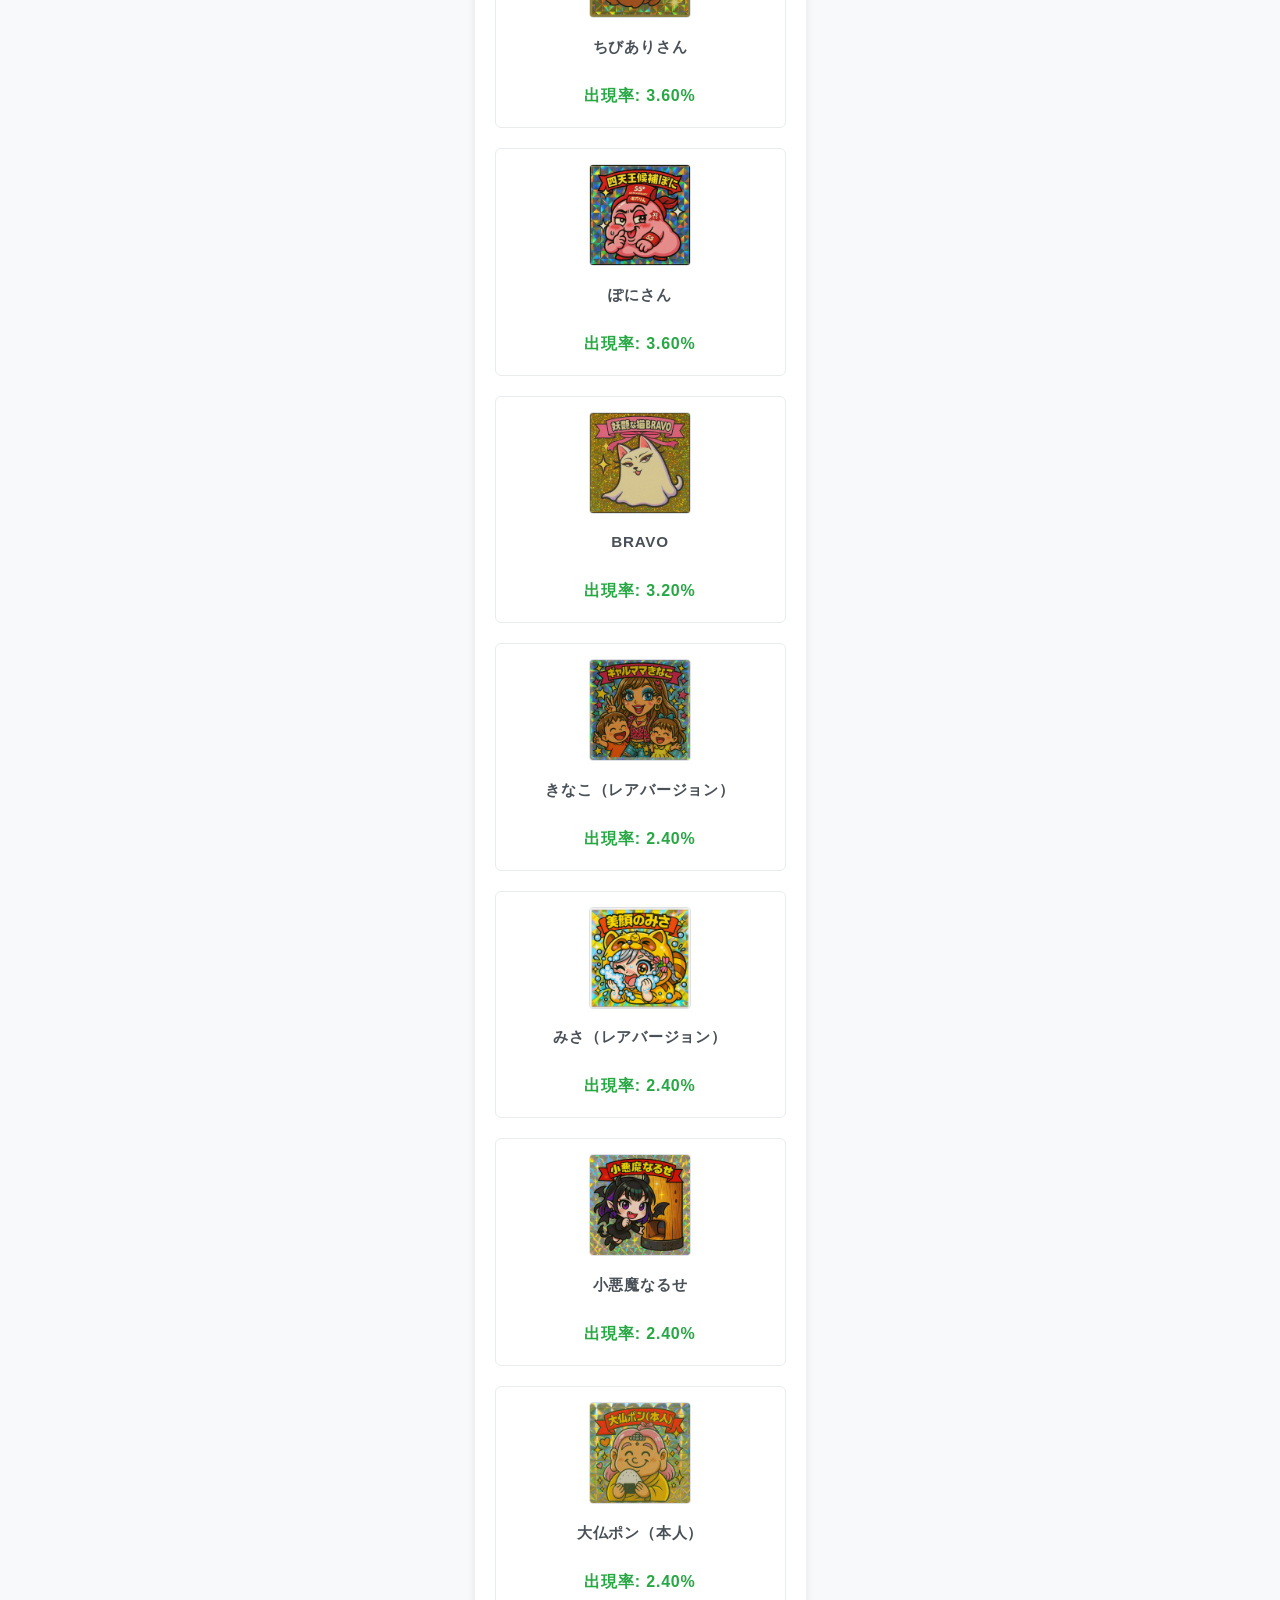
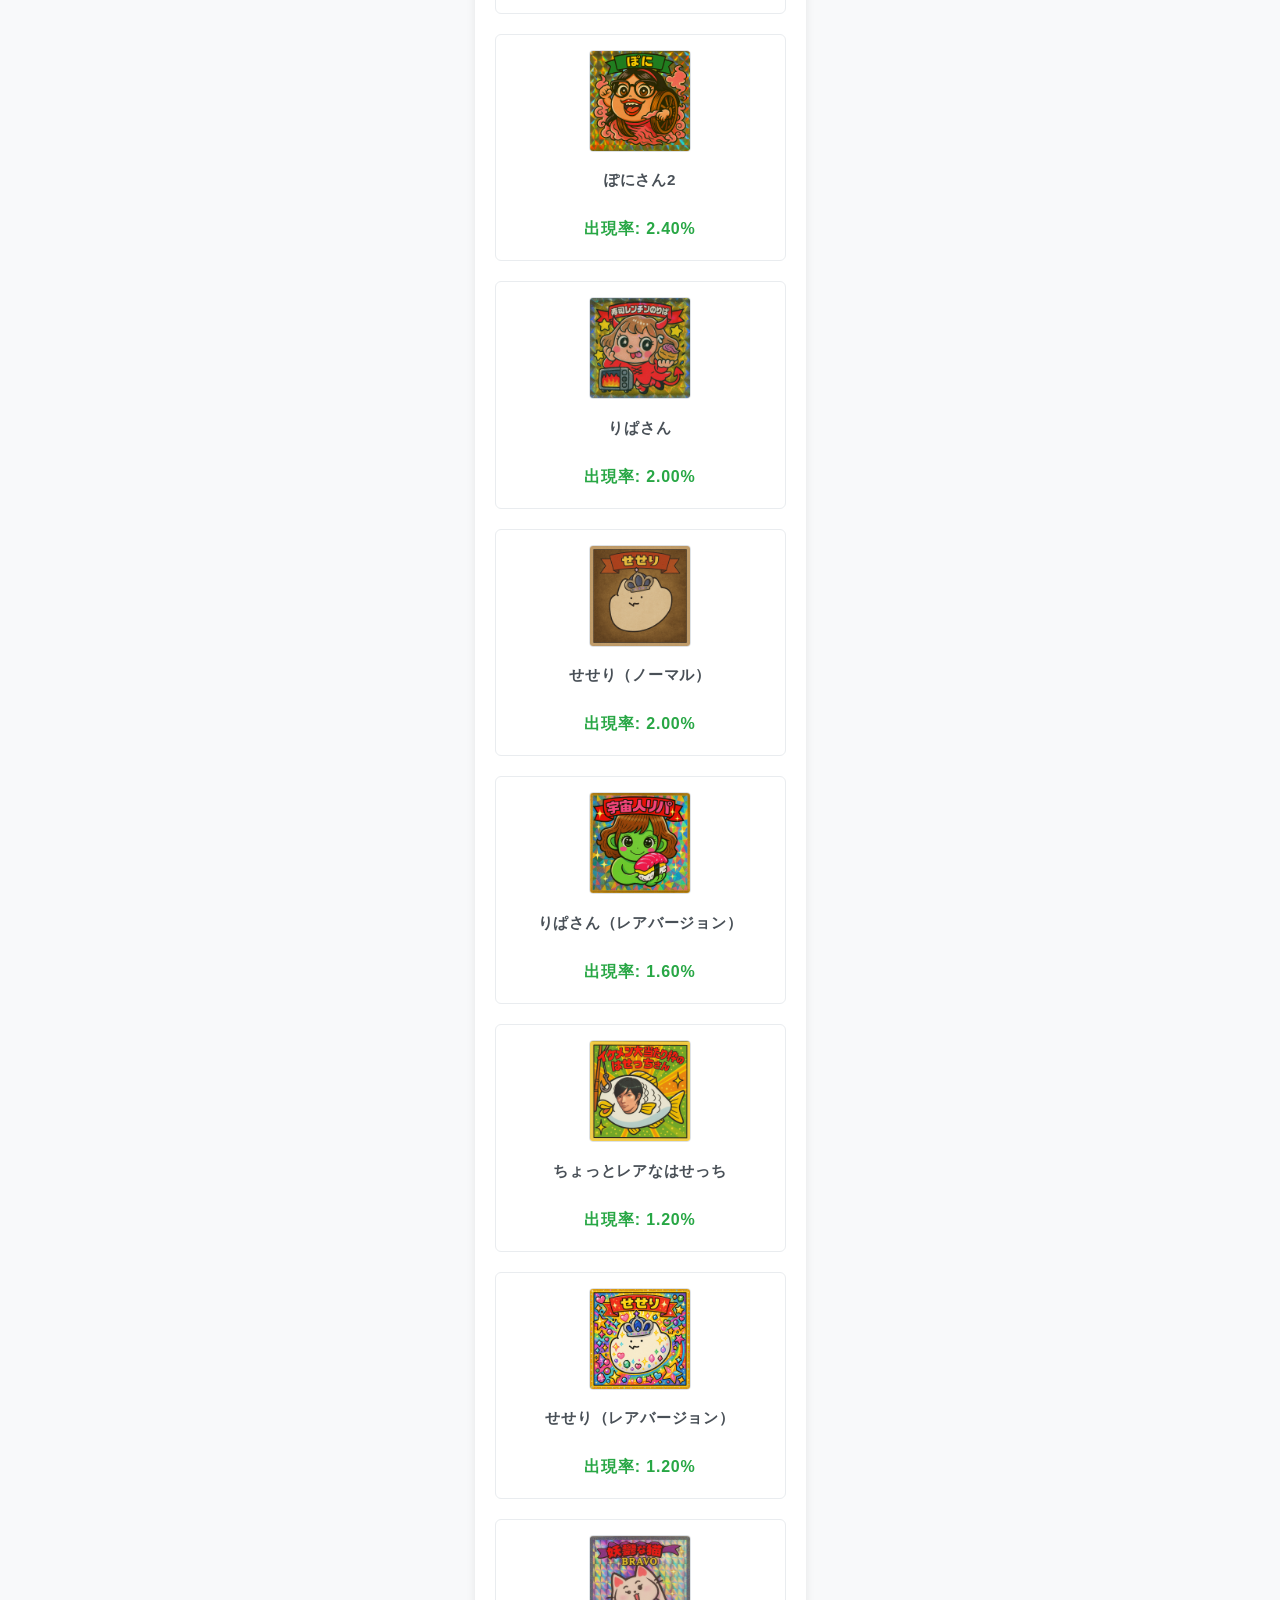
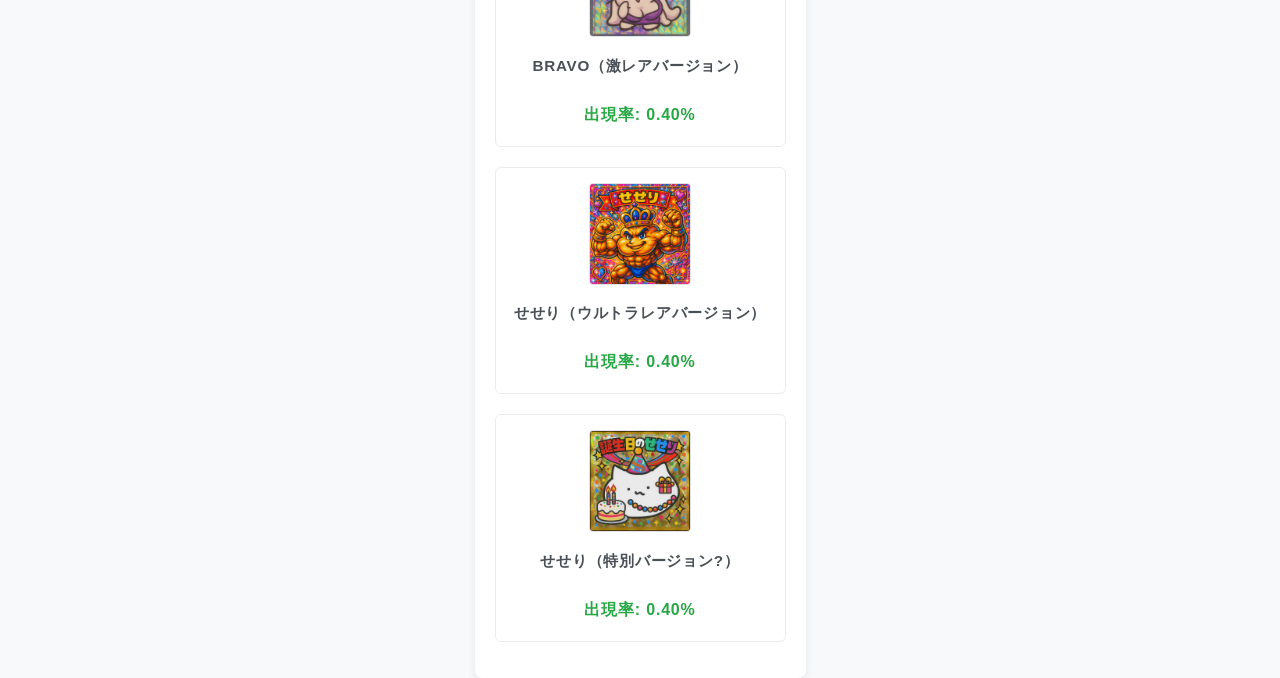
==== rarity.html @ 2ebc79f5 "deploy: b6fd80ebb593c3892d4e1184f20961f334c1d62f" ====
<!DOCTYPE html>
<html lang="ja">
<head>
    <meta charset="UTF-8">
    <meta name="viewport" content="width=device-width, initial-scale=1.0">
    <title>ビックリポンチョコ - シール出現率</title>
    <link rel="stylesheet" href="style.css">
    <link rel="stylesheet" href="rarity.css">
</head>
<body>
    <div class="container">
        <h1>シールの出現率一覧</h1>
        <p><a href="index.html" class="back-link">&laquo; ビックリポンチョコに戻る</a></p>
        <div id="rarity-list">
            <!-- ここにJavaScriptでリストが生成されます -->
        </div>
    </div>
    <script src="image-data.js"></script>
    <script>
        // 🖼️ 画像データは image-data.js から allImagesData を参照
        const imagesData = allImagesData;

        document.addEventListener('DOMContentLoaded', function() {
            const rarityListElement = document.getElementById('rarity-list');
            if (!rarityListElement) return;

            // imagesDataをソートする
            // 1. weight の降順 (高いものが先頭)
            // 2. weight が同じ場合は、元の配列の順序を維持する (安定ソートの挙動に依存)
            const sortedImagesData = [...imagesData].sort((a, b) => {
                const weightA = a.weight || 0;
                const weightB = b.weight || 0;

                if (weightB !== weightA) {
                    return weightB - weightA; // weight の降順
                }
                // weight が同じ場合は、元の順序を維持するため 0 を返す
                // (JavaScriptのsortはES2019以降で安定ソートが保証されています)
                return 0;
            });

            const totalWeight = sortedImagesData.reduce((sum, img) => sum + (img.weight || 0), 0);

            if (totalWeight <= 0) {
                rarityListElement.innerHTML = '<p>出現率を計算できませんでした。</p>';
                return;
            }

            const ul = document.createElement('ul');
            ul.className = 'rarity-items';

            sortedImagesData.forEach(image => { // ソート済みの配列を使用
                const percentage = ((image.weight || 0) / totalWeight) * 100;
                const listItem = document.createElement('li');
                listItem.className = 'rarity-item';

                const imgElement = document.createElement('img');
                imgElement.src = image.src;
                imgElement.alt = image.description;
                imgElement.className = 'rarity-image';

                const descriptionElement = document.createElement('p');
                descriptionElement.className = 'rarity-description';
                descriptionElement.textContent = image.description;

                const percentageElement = document.createElement('p');
                percentageElement.className = 'rarity-percentage';
                percentageElement.textContent = `出現率: ${percentage.toFixed(2)}%`; // 小数点以下2桁で表示

                listItem.appendChild(imgElement);
                listItem.appendChild(descriptionElement);
                listItem.appendChild(percentageElement);
                ul.appendChild(listItem);
            });
            rarityListElement.appendChild(ul);
        });
    </script>
</body>
</html>
---- style.css ----
body {
    font-family: 'Helvetica Neue', Arial, sans-serif;
    background-color: #f0f2f5; /* 少し明るい背景色に変更 */
    color: #333;
    margin: 0;
    padding: 10px;
    text-align: center;
    display: flex;
    flex-direction: column;
    align-items: center;
    justify-content: center;
    height: 100vh;
    overflow: hidden;
    box-sizing: border-box;
}

h1 {
    color: #e74c3c; /* 少し鮮やかな赤に変更 */
    margin-top: 0;
    margin-bottom: 8px; /* 少し調整 */
    font-size: 2.1em; /* 少し大きく */
    font-weight: bold;
    text-shadow: 1px 1px 2px rgba(0,0,0,0.1); /* 軽いテキストシャドウ */
}

p { /* 「今日のシールは・・・？」のスタイル */
    font-size: 1.15em; /* 少し大きく */
    color: #2c3e50; /* 濃いめの青灰色 */
    font-weight: 600; /* 少し太く */
    line-height: 1.5;
    margin-top: 0;
    margin-bottom: 4px; /* 下マージンを調整 */
    letter-spacing: 0.05em; /* 文字間隔を少し広げる */
}

#image-count-display { /* 「（全x種類）」のスタイル - リンクになってもスタイルを維持 */
    font-size: 0.95em;
    color: #7f8c8d;   /* 落ち着いたグレー */
    font-style: italic;
    margin-top: 0;
    margin-bottom: 12px;
    text-decoration: none; /* リンクの下線を消す場合 */
}
#image-count-display:hover {
    text-decoration: underline; /* ホバー時に下線を表示する場合 */
    color: #5a6268; /* ホバー時の色を少し濃くする場合 */
}

#action-button {
    display: block;
    margin: 0 auto 12px auto; /* 下マージンを少し調整 */
    padding: 12px 28px; /* パディングを少し大きく */
    font-size: 1.15em;
    font-weight: bold;
    color: white;
    background-color: #3498db; /* 明るい青に変更 */
    border: none;
    border-radius: 25px; /* より丸みのある角 */
    cursor: pointer;
    transition: background-color 0.2s ease-out, transform 0.1s ease;
    min-width: 190px;
    box-shadow: 0 3px 7px rgba(0,0,0,0.15);
}

#action-button:hover {
    background-color: #2980b9; /* ホバー時の色を少し濃く */
    transform: translateY(-1px); /* ホバー時に少し浮き上がる */
}

#action-button:disabled {
    background-color: #bdc3c7; /* 無効時の色を調整 */
    color: #7f8c8d;
    cursor: not-allowed;
    box-shadow: none;
    transform: translateY(0);
}

#image-container {
    margin-top: 0;
    margin-bottom: 0;
    border: 4px solid #ecf0f1; /* 枠線の色を調整 */
    border-radius: 12px; /* 角丸を少し大きく */
    box-shadow: 0 5px 15px rgba(0, 0, 0, 0.1);
    background-color: #ffffff;
    padding: 10px; /* パディングを少し大きく */
    max-width: 85%; /* 最大幅を少し調整 */
    display: inline-block;
}

#random-image {
    max-width: 100%;
    display: block;
    border-radius: 8px; /* 画像の角丸も調整 */
    /* テキスト要素のスタイル変更とマージン変更を考慮して調整 */
    max-height: calc(100vh - 260px); /* XXXpxの値を調整 (PC用) */
    object-fit: contain;
}

@media (max-width: 600px) {
    h1 {
        font-size: 1.9em;
        margin-bottom: 6px;
    }
    p {
        font-size: 1.05em;
        margin-bottom: 3px;
    }
    #image-count-display {
        font-size: 0.9em;
        margin-bottom: 10px;
    }
    #action-button {
        padding: 10px 22px;
        font-size: 1.05em;
        min-width: 160px;
        margin-bottom: 10px;
    }
    #image-container {
        padding: 8px;
        border-width: 3px;
    }
    #random-image {
        /* スマホ向けに再調整 */
        max-height: calc(100vh - 230px); /* XXXpxの値を調整 (スマホ用) */
    }
}

/* 画像決定時の背景エフェクト用クラス */
body.image-decided-effect {
    background-image: radial-gradient(circle, #fff5e6, #ffe6f0); /* 淡いオレンジ系と淡いピンク系に変更 */
    transition: background-image 0.5s ease-in-out;
}
---- rarity.css ----
body {
    background-color: #f8f9fa; /* rarityページの背景色 */
    font-family: 'Helvetica Neue', Arial, sans-serif;
    color: #333;
    line-height: 1.6;
    margin: 0;
    padding: 0; /* bodyのpaddingはリセット */
}

.container {
    max-width: 900px;
    margin: 20px auto;
    padding: 20px;
    background-color: #ffffff;
    border-radius: 8px;
    box-shadow: 0 2px 10px rgba(0,0,0,0.08);
}

h1 {
    color: #343a40;
    text-align: center;
    margin-top: 0;
    margin-bottom: 20px;
    font-size: 2em;
}

.back-link {
    display: inline-block;
    margin-bottom: 20px;
    color: #007bff;
    text-decoration: none;
    font-weight: 500;
}
.back-link:hover {
    text-decoration: underline;
}

.rarity-items {
    list-style-type: none;
    padding: 0;
    display: grid;
    grid-template-columns: repeat(auto-fill, minmax(250px, 1fr)); /* レスポンシブなグリッドレイアウト */
    gap: 20px;
}

.rarity-item {
    border: 1px solid #e9ecef;
    border-radius: 6px;
    padding: 15px;
    text-align: center;
    background-color: #fff;
    transition: box-shadow 0.2s ease-in-out;
}

.rarity-item:hover {
    box-shadow: 0 4px 12px rgba(0,0,0,0.1);
}

.rarity-image {
    max-width: 100px; /* 画像サイズを調整 */
    height: auto;
    margin-bottom: 10px;
    border-radius: 4px;
    border: 1px solid #dee2e6;
}

.rarity-description {
    font-size: 0.95em;
    color: #495057;
    margin-bottom: 8px;
    min-height: 40px; /* 説明文の表示高さをある程度確保 */
}

.rarity-percentage {
    font-size: 1em;
    font-weight: bold;
    color: #28a745; /* パーセンテージの色 */
}

@media (max-width: 600px) {
    .container {
        margin: 10px;
        padding: 15px;
    }
    h1 {
        font-size: 1.6em;
    }
    .rarity-items {
        grid-template-columns: 1fr; /* スマホでは1カラム */
    }
    .rarity-image {
        max-width: 80px;
    }
}
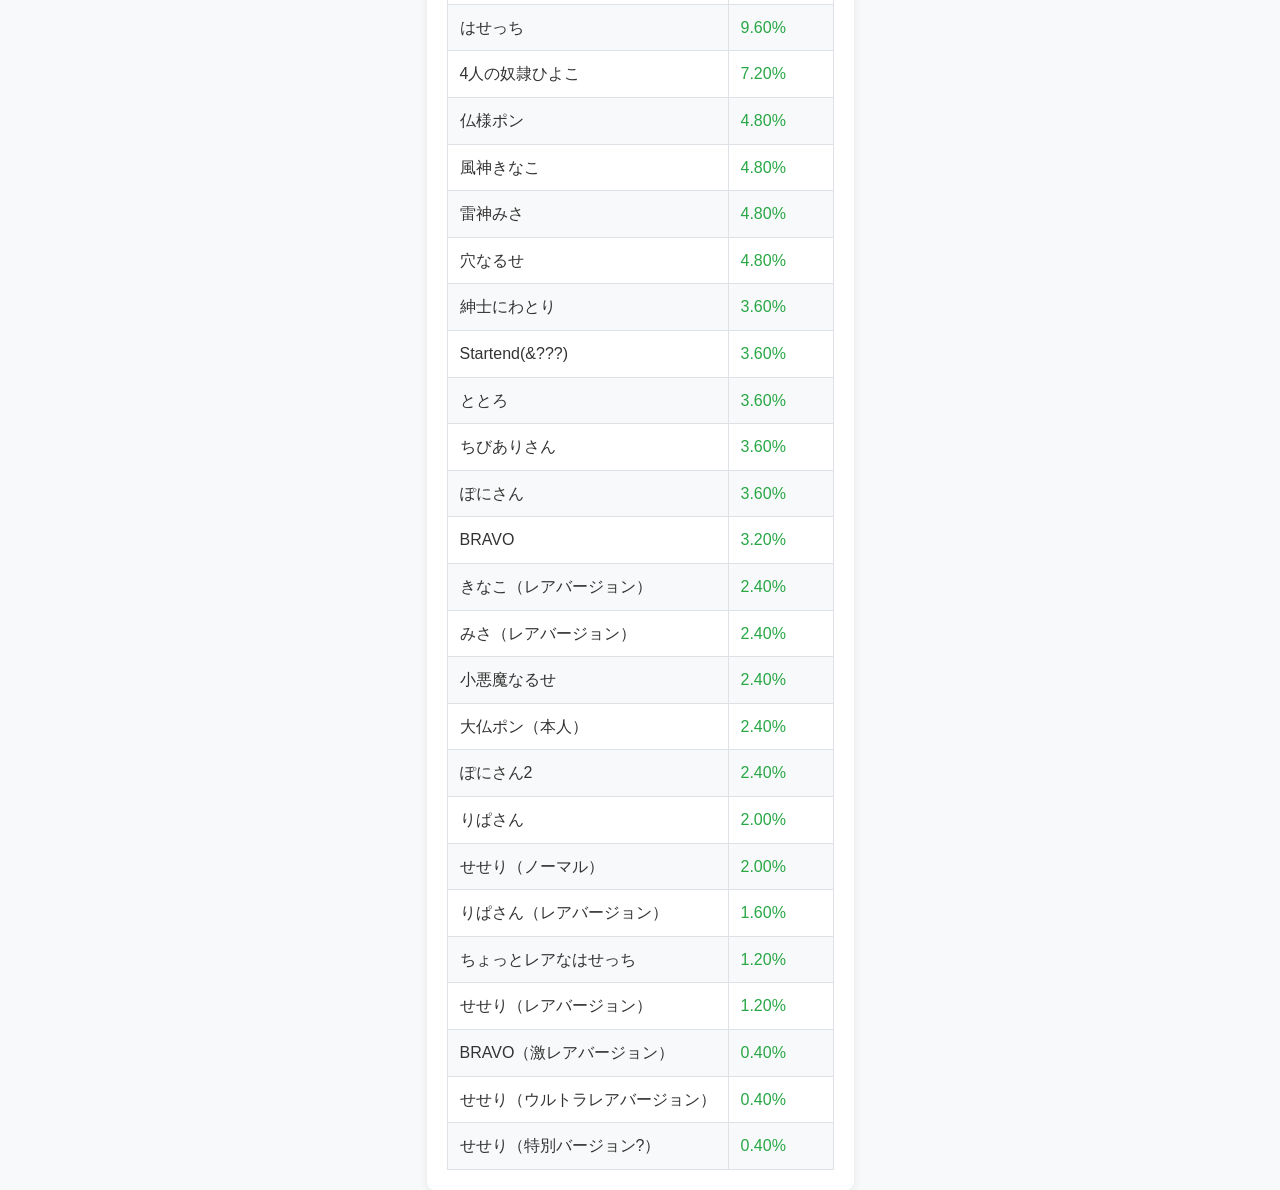
==== commit 498cb858: "deploy: 79b1b15541ad55f12e441a31d1ee262caf56b607" ====
--- a/rarity.html
+++ b/rarity.html
@@ -11,8 +11,8 @@
     <div class="container">
         <h1>シールの出現率一覧</h1>
         <p><a href="index.html" class="back-link">&laquo; ビックリポンチョコに戻る</a></p>
-        <div id="rarity-list">
-            <!-- ここにJavaScriptでリストが生成されます -->
+        <div id="rarity-table-container">
+            <!-- ここにJavaScriptでテーブルが生成されます -->
         </div>
     </div>
     <script src="image-data.js"></script>
@@ -21,58 +21,61 @@
         const imagesData = allImagesData;
 
         document.addEventListener('DOMContentLoaded', function() {
-            const rarityListElement = document.getElementById('rarity-list');
-            if (!rarityListElement) return;
+            const rarityTableContainer = document.getElementById('rarity-table-container');
+            if (!rarityTableContainer) return;
 
-            // imagesDataをソートする
-            // 1. weight の降順 (高いものが先頭)
-            // 2. weight が同じ場合は、元の配列の順序を維持する (安定ソートの挙動に依存)
             const sortedImagesData = [...imagesData].sort((a, b) => {
                 const weightA = a.weight || 0;
                 const weightB = b.weight || 0;
-
                 if (weightB !== weightA) {
-                    return weightB - weightA; // weight の降順
+                    return weightB - weightA;
                 }
-                // weight が同じ場合は、元の順序を維持するため 0 を返す
-                // (JavaScriptのsortはES2019以降で安定ソートが保証されています)
                 return 0;
             });
 
             const totalWeight = sortedImagesData.reduce((sum, img) => sum + (img.weight || 0), 0);
 
             if (totalWeight <= 0) {
-                rarityListElement.innerHTML = '<p>出現率を計算できませんでした。</p>';
+                rarityTableContainer.innerHTML = '<p>出現率を計算できませんでした。</p>';
                 return;
             }
 
-            const ul = document.createElement('ul');
-            ul.className = 'rarity-items';
+            const table = document.createElement('table');
+            table.className = 'rarity-table';
 
-            sortedImagesData.forEach(image => { // ソート済みの配列を使用
+            // テーブルヘッダーを作成
+            const thead = document.createElement('thead');
+            const headerRow = document.createElement('tr');
+            const thDescription = document.createElement('th');
+            thDescription.textContent = '説明';
+            const thPercentage = document.createElement('th');
+            thPercentage.textContent = '出現率';
+            headerRow.appendChild(thDescription);
+            headerRow.appendChild(thPercentage);
+            thead.appendChild(headerRow);
+            table.appendChild(thead);
+
+            // テーブルボディを作成
+            const tbody = document.createElement('tbody');
+            sortedImagesData.forEach(image => {
                 const percentage = ((image.weight || 0) / totalWeight) * 100;
-                const listItem = document.createElement('li');
-                listItem.className = 'rarity-item';
+                const row = document.createElement('tr');
 
-                const imgElement = document.createElement('img');
-                imgElement.src = image.src;
-                imgElement.alt = image.description;
-                imgElement.className = 'rarity-image';
+                const tdDescription = document.createElement('td');
+                tdDescription.textContent = image.description;
+                tdDescription.className = 'rarity-description-cell';
 
-                const descriptionElement = document.createElement('p');
-                descriptionElement.className = 'rarity-description';
-                descriptionElement.textContent = image.description;
+                const tdPercentage = document.createElement('td');
+                tdPercentage.textContent = `${percentage.toFixed(2)}%`;
+                tdPercentage.className = 'rarity-percentage-cell';
 
-                const percentageElement = document.createElement('p');
-                percentageElement.className = 'rarity-percentage';
-                percentageElement.textContent = `出現率: ${percentage.toFixed(2)}%`; // 小数点以下2桁で表示
+                row.appendChild(tdDescription);
+                row.appendChild(tdPercentage);
+                tbody.appendChild(row);
+            });
+            table.appendChild(tbody);
 
-                listItem.appendChild(imgElement);
-                listItem.appendChild(descriptionElement);
-                listItem.appendChild(percentageElement);
-                ul.appendChild(listItem);
-            });
-            rarityListElement.appendChild(ul);
+            rarityTableContainer.appendChild(table);
         });
     </script>
 </body>
--- a/rarity.css
+++ b/rarity.css
@@ -1,14 +1,14 @@
 body {
-    background-color: #f8f9fa; /* rarityページの背景色 */
+    background-color: #f8f9fa;
     font-family: 'Helvetica Neue', Arial, sans-serif;
     color: #333;
     line-height: 1.6;
     margin: 0;
-    padding: 0; /* bodyのpaddingはリセット */
+    padding: 0;
 }
 
 .container {
-    max-width: 900px;
+    max-width: 800px; /* テーブルに合わせて幅を調整 */
     margin: 20px auto;
     padding: 20px;
     background-color: #ffffff;
@@ -35,47 +35,45 @@
     text-decoration: underline;
 }
 
-.rarity-items {
-    list-style-type: none;
-    padding: 0;
-    display: grid;
-    grid-template-columns: repeat(auto-fill, minmax(250px, 1fr)); /* レスポンシブなグリッドレイアウト */
-    gap: 20px;
+/* --- テーブル用のスタイル --- */
+.rarity-table {
+    width: 100%;
+    border-collapse: collapse; /* 隣接するセルの境界線を結合 */
+    margin-top: 15px;
 }
 
-.rarity-item {
-    border: 1px solid #e9ecef;
-    border-radius: 6px;
-    padding: 15px;
-    text-align: center;
-    background-color: #fff;
-    transition: box-shadow 0.2s ease-in-out;
+.rarity-table th,
+.rarity-table td {
+    border: 1px solid #dee2e6; /* セルの境界線 */
+    padding: 10px 12px; /* セル内のパディング */
+    text-align: left; /* テキストを左揃えに */
 }
 
-.rarity-item:hover {
-    box-shadow: 0 4px 12px rgba(0,0,0,0.1);
+.rarity-table th {
+    background-color: #e9ecef; /* ヘッダーの背景色 */
+    font-weight: bold;
+    color: #495057;
 }
 
-.rarity-image {
-    max-width: 100px; /* 画像サイズを調整 */
-    height: auto;
-    margin-bottom: 10px;
-    border-radius: 4px;
-    border: 1px solid #dee2e6;
+.rarity-table tbody tr:nth-child(odd) {
+    background-color: #f8f9fa; /* 奇数行の背景色（ストライプ） */
 }
 
-.rarity-description {
-    font-size: 0.95em;
-    color: #495057;
-    margin-bottom: 8px;
-    min-height: 40px; /* 説明文の表示高さをある程度確保 */
+.rarity-table tbody tr:hover {
+    background-color: #e2e6ea; /* ホバー時の背景色 */
 }
 
-.rarity-percentage {
-    font-size: 1em;
-    font-weight: bold;
-    color: #28a745; /* パーセンテージの色 */
+.rarity-description-cell {
+    /* 説明セルのスタイル（必要に応じて） */
 }
+
+.rarity-percentage-cell {
+    text-align: right; /* パーセンテージを右揃えに */
+    font-weight: 500;
+    color: #28a745;
+    min-width: 80px; /* パーセンテージ列の最小幅 */
+}
+/* --- ここまでテーブル用のスタイル --- */
 
 @media (max-width: 600px) {
     .container {
@@ -85,10 +83,12 @@
     h1 {
         font-size: 1.6em;
     }
-    .rarity-items {
-        grid-template-columns: 1fr; /* スマホでは1カラム */
+    .rarity-table th,
+    .rarity-table td {
+        padding: 8px 10px;
+        font-size: 0.9em; /* スマホではフォントを少し小さく */
     }
-    .rarity-image {
-        max-width: 80px;
+    .rarity-percentage-cell {
+        min-width: 70px;
     }
 }
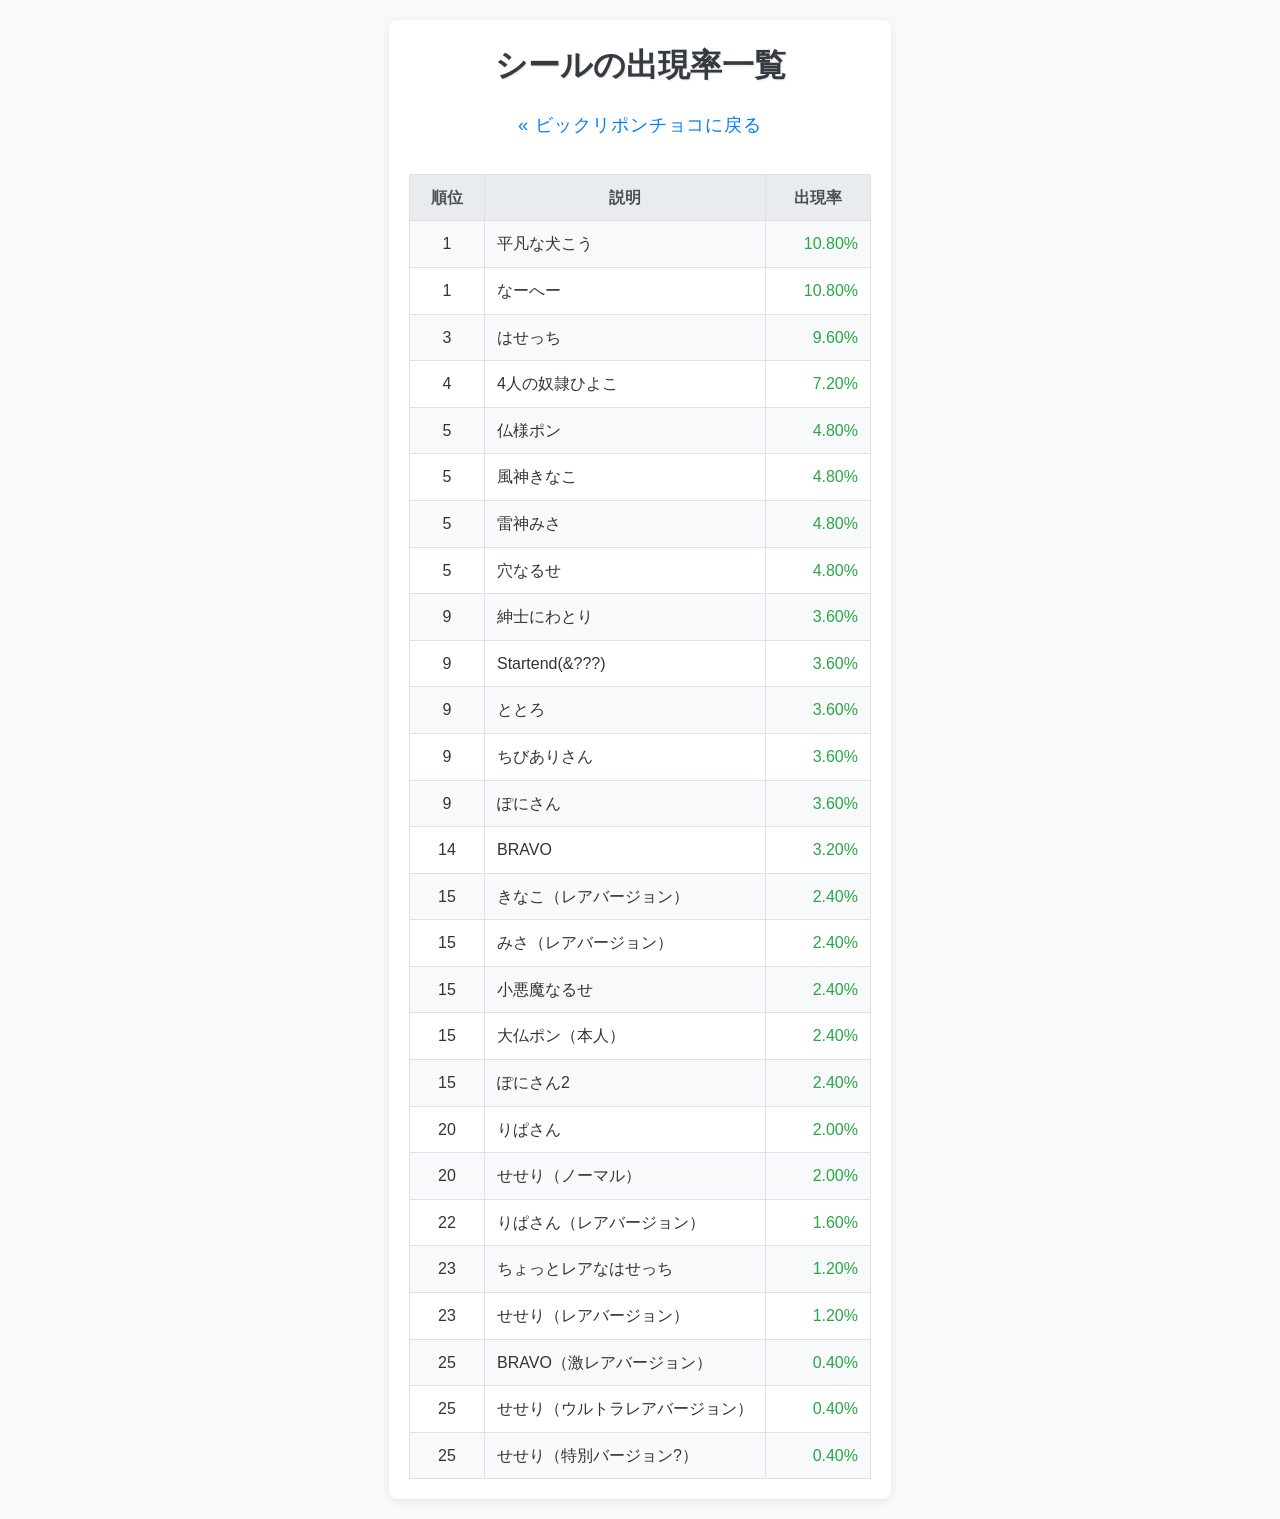
==== commit 0408970b: "deploy: edcb4d4d828a439c9f9a2d6db5dfed5dc0ab45a3" ====
--- a/rarity.html
+++ b/rarity.html
@@ -33,7 +33,20 @@
                 return 0;
             });
 
-            const totalWeight = sortedImagesData.reduce((sum, img) => sum + (img.weight || 0), 0);
+            // 順位を計算してデータに追加
+            let rank = 0;
+            let lastWeight = Infinity; // 前のアイテムのweightを保持 (最初は最大値より大きい値)
+            const rankedImagesData = sortedImagesData.map((image, index) => {
+                const currentWeight = image.weight || 0;
+                if (currentWeight < lastWeight) {
+                    rank = index + 1; // weightが変わったら、現在のインデックス+1を順位とする
+                }
+                // weightが同じ場合は、前のアイテムと同じrankが使われる
+                lastWeight = currentWeight;
+                return { ...image, displayRank: rank };
+            });
+
+            const totalWeight = rankedImagesData.reduce((sum, img) => sum + (img.weight || 0), 0);
 
             if (totalWeight <= 0) {
                 rarityTableContainer.innerHTML = '<p>出現率を計算できませんでした。</p>';
@@ -46,10 +59,13 @@
             // テーブルヘッダーを作成
             const thead = document.createElement('thead');
             const headerRow = document.createElement('tr');
+            const thRank = document.createElement('th'); // 順位ヘッダー
+            thRank.textContent = '順位';
             const thDescription = document.createElement('th');
             thDescription.textContent = '説明';
             const thPercentage = document.createElement('th');
             thPercentage.textContent = '出現率';
+            headerRow.appendChild(thRank); // 順位ヘッダーを追加
             headerRow.appendChild(thDescription);
             headerRow.appendChild(thPercentage);
             thead.appendChild(headerRow);
@@ -57,9 +73,13 @@
 
             // テーブルボディを作成
             const tbody = document.createElement('tbody');
-            sortedImagesData.forEach(image => {
+            rankedImagesData.forEach(image => { // 順位情報が含まれたデータを使用
                 const percentage = ((image.weight || 0) / totalWeight) * 100;
                 const row = document.createElement('tr');
+
+                const tdRank = document.createElement('td'); // 順位セル
+                tdRank.textContent = image.displayRank;
+                tdRank.className = 'rarity-rank-cell';
 
                 const tdDescription = document.createElement('td');
                 tdDescription.textContent = image.description;
@@ -69,6 +89,7 @@
                 tdPercentage.textContent = `${percentage.toFixed(2)}%`;
                 tdPercentage.className = 'rarity-percentage-cell';
 
+                row.appendChild(tdRank); // 順位セルを追加
                 row.appendChild(tdDescription);
                 row.appendChild(tdPercentage);
                 tbody.appendChild(row);
--- a/rarity.css
+++ b/rarity.css
@@ -5,10 +5,12 @@
     line-height: 1.6;
     margin: 0;
     padding: 0;
+    height: auto;
+    overflow: auto;
 }
 
 .container {
-    max-width: 800px; /* テーブルに合わせて幅を調整 */
+    max-width: 800px;
     margin: 20px auto;
     padding: 20px;
     background-color: #ffffff;
@@ -35,45 +37,49 @@
     text-decoration: underline;
 }
 
-/* --- テーブル用のスタイル --- */
 .rarity-table {
     width: 100%;
-    border-collapse: collapse; /* 隣接するセルの境界線を結合 */
+    border-collapse: collapse;
     margin-top: 15px;
 }
 
 .rarity-table th,
 .rarity-table td {
-    border: 1px solid #dee2e6; /* セルの境界線 */
-    padding: 10px 12px; /* セル内のパディング */
-    text-align: left; /* テキストを左揃えに */
+    border: 1px solid #dee2e6;
+    padding: 10px 12px;
 }
 
 .rarity-table th {
-    background-color: #e9ecef; /* ヘッダーの背景色 */
+    background-color: #e9ecef;
     font-weight: bold;
     color: #495057;
+    text-align: center;
 }
 
 .rarity-table tbody tr:nth-child(odd) {
-    background-color: #f8f9fa; /* 奇数行の背景色（ストライプ） */
+    background-color: #f8f9fa;
 }
 
 .rarity-table tbody tr:hover {
-    background-color: #e2e6ea; /* ホバー時の背景色 */
+    background-color: #e2e6ea;
+}
+
+.rarity-rank-cell { /* 順位セルのスタイル */
+    text-align: center; /* 順位を中央寄せに */
+    font-weight: 500;
+    min-width: 50px; /* 順位列の最小幅 */
 }
 
 .rarity-description-cell {
-    /* 説明セルのスタイル（必要に応じて） */
+    text-align: left;
 }
 
 .rarity-percentage-cell {
-    text-align: right; /* パーセンテージを右揃えに */
+    text-align: right;
     font-weight: 500;
     color: #28a745;
-    min-width: 80px; /* パーセンテージ列の最小幅 */
+    min-width: 80px;
 }
-/* --- ここまでテーブル用のスタイル --- */
 
 @media (max-width: 600px) {
     .container {
@@ -86,7 +92,10 @@
     .rarity-table th,
     .rarity-table td {
         padding: 8px 10px;
-        font-size: 0.9em; /* スマホではフォントを少し小さく */
+        font-size: 0.9em;
+    }
+    .rarity-rank-cell {
+        min-width: 40px;
     }
     .rarity-percentage-cell {
         min-width: 70px;
